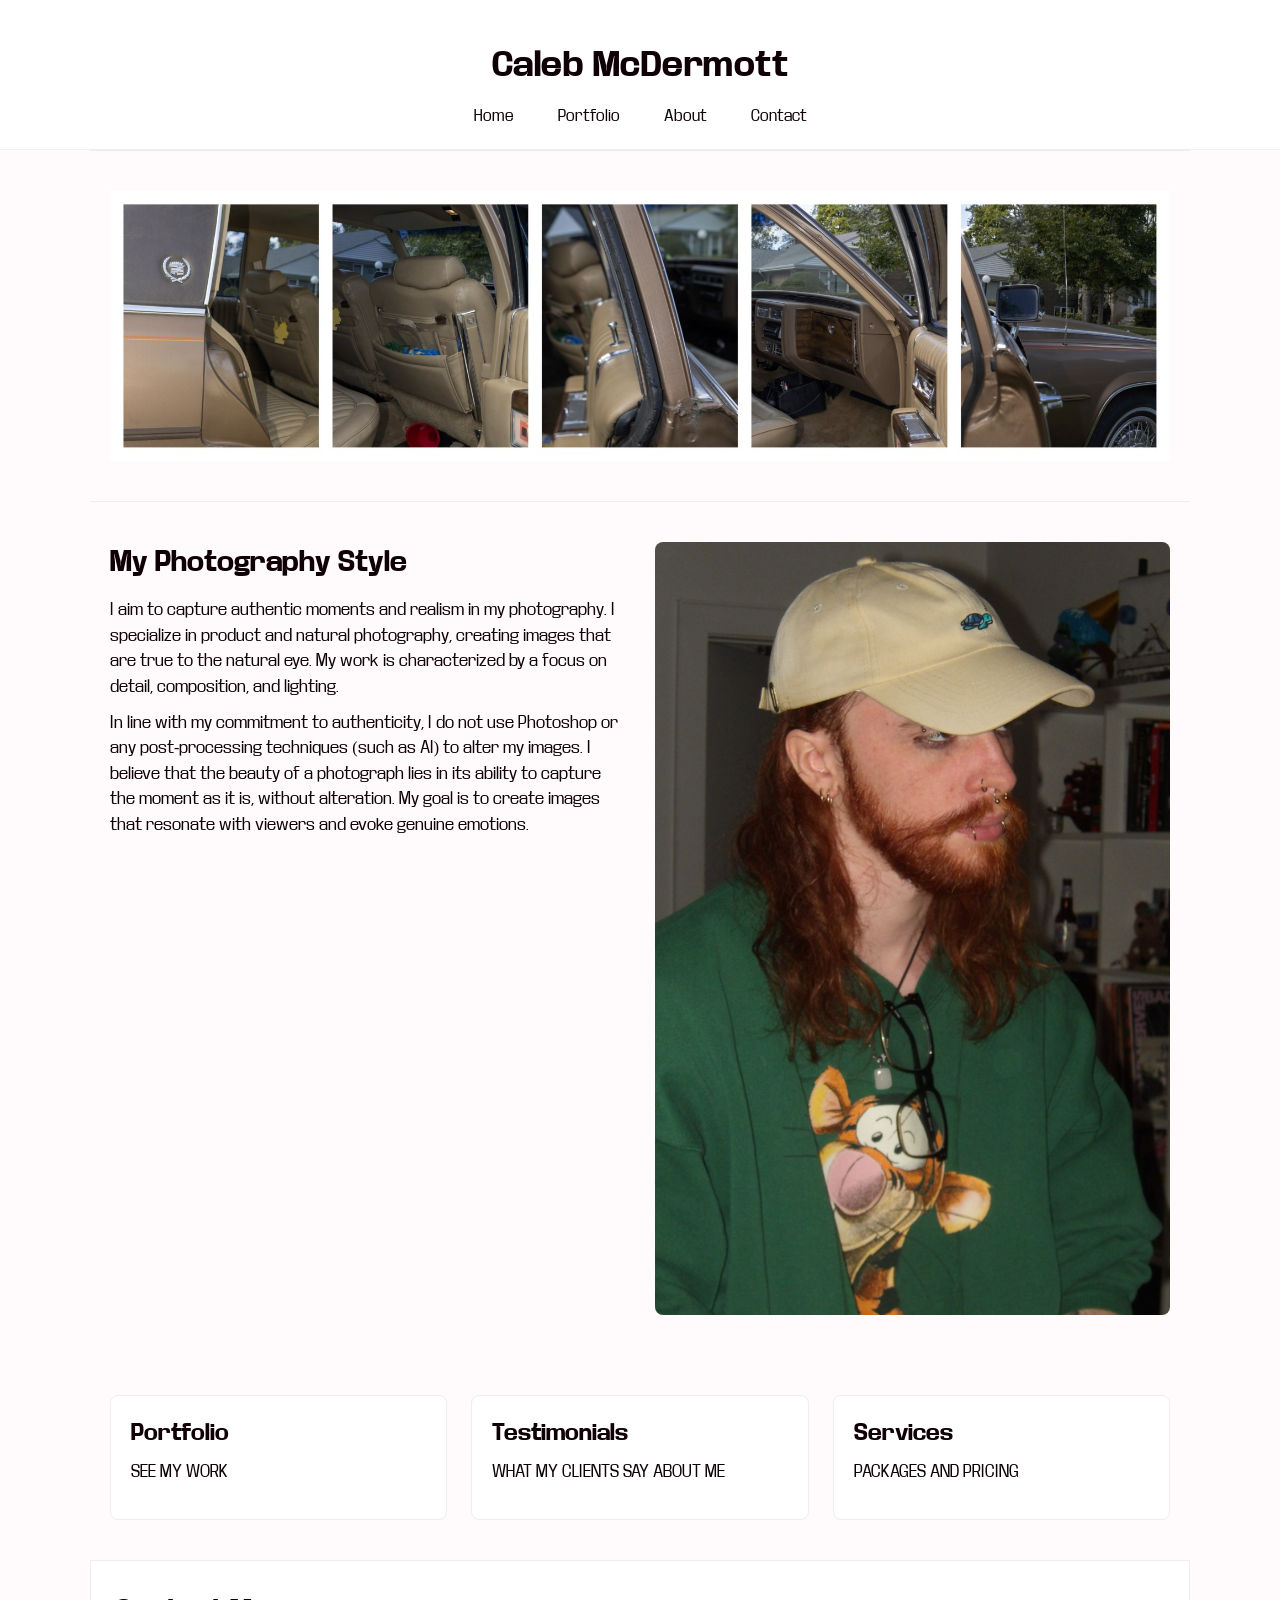
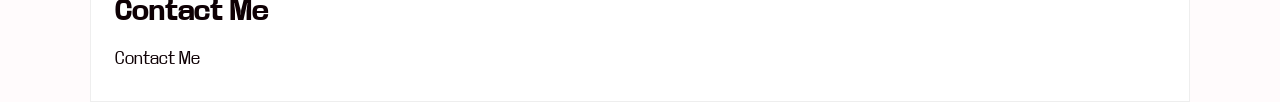
==== index.html @ 7643bc96 "first push" ====
<!DOCTYPE html>
<html lang="en">
<head>
    <meta charset="UTF-8">
    <meta name="viewport" content="width=device-width, initial-scale=1.0">
    <title>Caleb McDermott</title>
    <link rel="stylesheet" href="css/style.css">
    <link rel="stylesheet" href="css/index.css">
    <link rel="stylesheet" href="css/animations/marquee.css">
</head>

<!-- using this as a layout reference:: -->
<!-- https://www.avalaurenphotography.com/ -->


<body>
    <header>
        <h1>Caleb McDermott</h1>
        <nav>
            <ul>
                <li><a href="index.html">Home</a></li>
                <li><a href="portfolio.html">Portfolio</a></li>
                <li><a href="about.html">About</a></li>
                <li><a href="contact.html">Contact</a></li>
            </ul>
        </nav>
    </header>
    
    <main>
        <section id="section-gallery">
            <img src="img/car.png" alt="car interior" class="gallery-image">
        </section>
        <section id="section-about">
            <div>
                <h2>My Photography Style</h2>
                <p>
                    I aim to capture authentic moments and realism in my photography. I specialize in product and natural photography, creating images that are true to the natural eye. My work is characterized by a focus on detail, composition, and lighting.
                </p>
                <p>
                    In line with my commitment to authenticity, I do not use Photoshop or any post-processing techniques (such as AI) to alter my images. I believe that the beauty of a photograph lies in its ability to capture the moment as it is, without alteration. My goal is to create images that resonate with viewers and evoke genuine emotions.
                </p>
            </div>
            <img src="img/caleb.png" alt="Caleb McDermott" class="profile-image">
        </section>
        <section id="section-links">
            <div>
                <h2>Portfolio</h2>
                <p>
                    SEE MY WORK
                </p>
            </div>
            <div>
                <h2>Testimonials</h2>
                <p>
                    WHAT MY CLIENTS SAY ABOUT ME
                </p>
            </div>
            <div>
                <h2>Services</h2>
                <p>
                    PACKAGES AND PRICING
                </p>
            </div>
        </section>
        <section id="section-contact">
            <h2>Contact Me</h2>
            <a href="">Contact Me</a>
        </section>
    </main>
</body>
</html>
---- css/style.css ----
:root{
    --dark-color: #0E0004;
    --light-color: #FFFBFC;
    --secondary-dark-color: #6B0F1A;
    --accent-color: #31081F;

}

@font-face {
    font-family: 'main-font';
    src: url(fonts/BaseNeueTrial-Regular.ttf);
}
@font-face {
    font-family: 'title-font';
    src: url(fonts/BaseNeueTrial-Bold.ttf);
}






* {
  box-sizing: border-box;
  margin: 0;
  padding: 0;
}

body {
  line-height: 1.6;
  color: var(--dark-color);
  font-family: 'main-font';
  background: var(--light-color);
}

h1, h2, h3, h4 {
  font-family: 'title-font';
}

a:hover {
    color: var(--secondary-dark-color);
    text-decoration: underline;
}




/* ===== Header ===== */
header {
  text-align: center;
  padding: 40px 20px 20px;
  background: #fff;
  border-bottom: 1px solid #eee;
}

header h1 {
    margin-bottom: 12px;
    letter-spacing: 0.5px;
}

nav ul {
  list-style: none;
  display: flex;
  justify-content: center;
  gap: 24px;
  flex-wrap: wrap;
}

nav a {
  font-size: 0.95rem;
  padding: 6px 10px;
  border-radius: 4px;
}



/* ===== Sections General ===== */
section {
  padding: 40px 20px;
  max-width: 1100px;
  margin: 0 auto;
}

section h2 {
  font-size: 1.6rem;
  margin-bottom: 14px;
  font-weight: 600;
    
}

section p {
  margin-bottom: 14px;
}
---- css/index.css ----
:root{
    --dark-color: #0E0004;
    --light-color: #FFFBFC;
    --secondary-dark-color: #6B0F1A;
    --accent-color: #31081F;
}

@font-face {
    font-family: 'main-font';
    src: url(fonts/BaseNeueTrial-Regular.ttf);
}
@font-face {
    font-family: 'title-font';
    src: url(fonts/BaseNeueTrial-Bold.ttf);
}

a {
  text-decoration: none;
  color: inherit;
}

img {
  max-width: 100%;
  height: auto;
  display: block;
}


/* ===== Gallery Section ===== */
#section-gallery {
  border-top: 1px solid #eee;
  border-bottom: 1px solid #eee;
  text-align: center;
}

/* Example: simple grid for future images */
#section-gallery .gallery-grid {
  display: grid;
  grid-template-columns: repeat(auto-fill, minmax(220px, 1fr));
  gap: 16px;
  margin-top: 20px;
}

#section-gallery .gallery-grid img {
  width: 100%;
  border-radius: 6px;
  background: #eee;
}

/* ===== About Section ===== */
#section-about {
  display: grid;
  grid-template-columns: 1fr 1fr;
  gap: 30px;
  align-items: start;
}

.profile-image {
  width: 100%;
  border-radius: 8px;
  background: #ddd; /* placeholder color until image is added */
}

#section-about p {
  margin-bottom: 10px;
}

/* ===== Links Section (Portfolio / Testimonials / Services) ===== */
#section-links {
  display: grid;
  grid-template-columns: repeat(auto-fit, minmax(260px, 1fr));
  gap: 24px;
}

#section-links > div {
  background: #fff;
  padding: 20px;
  border-radius: 8px;
  border: 1px solid #eee;
}

#section-links h2 {
  font-size: 1.3rem;
  margin-bottom: 10px;
}

/* ===== Contact Section ===== */
#section-contact {
  background: #fff;
  padding: 30px 24px;
  border: 1px solid #eee;
}

/* ===== Responsive Adjustments ===== */
@media (max-width: 768px) {
  header h1 {
    font-size: 1.8rem;
  }

  nav ul {
    gap: 12px;
  }

  #section-about {
    grid-template-columns: 1fr;
  }

  section {
    padding: 30px 16px;
  }
}
---- css/animations/marquee.css ----
.marquee {
	display: flex;
	margin: 2rem 0;
	&__inner {
		margin: 0 auto;
		will-change: transform;
		animation-name: marquee;
		animation-duration: 4s;
		animation-timing-function: linear;
		animation-iteration-count: infinite;
		animation-direction: normal;
		@media (min-width: 500px) {
			animation-duration: 6s;
		}
		@media (min-width: 850px) {
			animation-duration: 9s;
		}
		@media (min-width: 1200px) {
			animation-duration: 11s;
		}

		[data-reverse] & {
			animation-direction: reverse;
		}

		[data-alternate] & {
			animation-name: marquee--alternate;
			animation-direction: alternate;
			animation-duration: 2.5s;
			@media (min-width: 500px) {
				animation-duration: 4s;
			}
			@media (min-width: 850px) {
				animation-duration: 7s;
			}
			@media (min-width: 1200px) {
				animation-duration: 9s;
			}
		}
	}
}

@keyframes marquee {
	from {
		transform: translateX(calc(50vw + 50%));
	}
	to {
		transform: translateX(calc(-50vw + -50%));
	}
}

@keyframes marquee--alternate {
	from {
		transform: translateX(calc(50vw + -50%));
	}
	to {
		transform: translateX(calc(-50vw + 50%));
	}
}
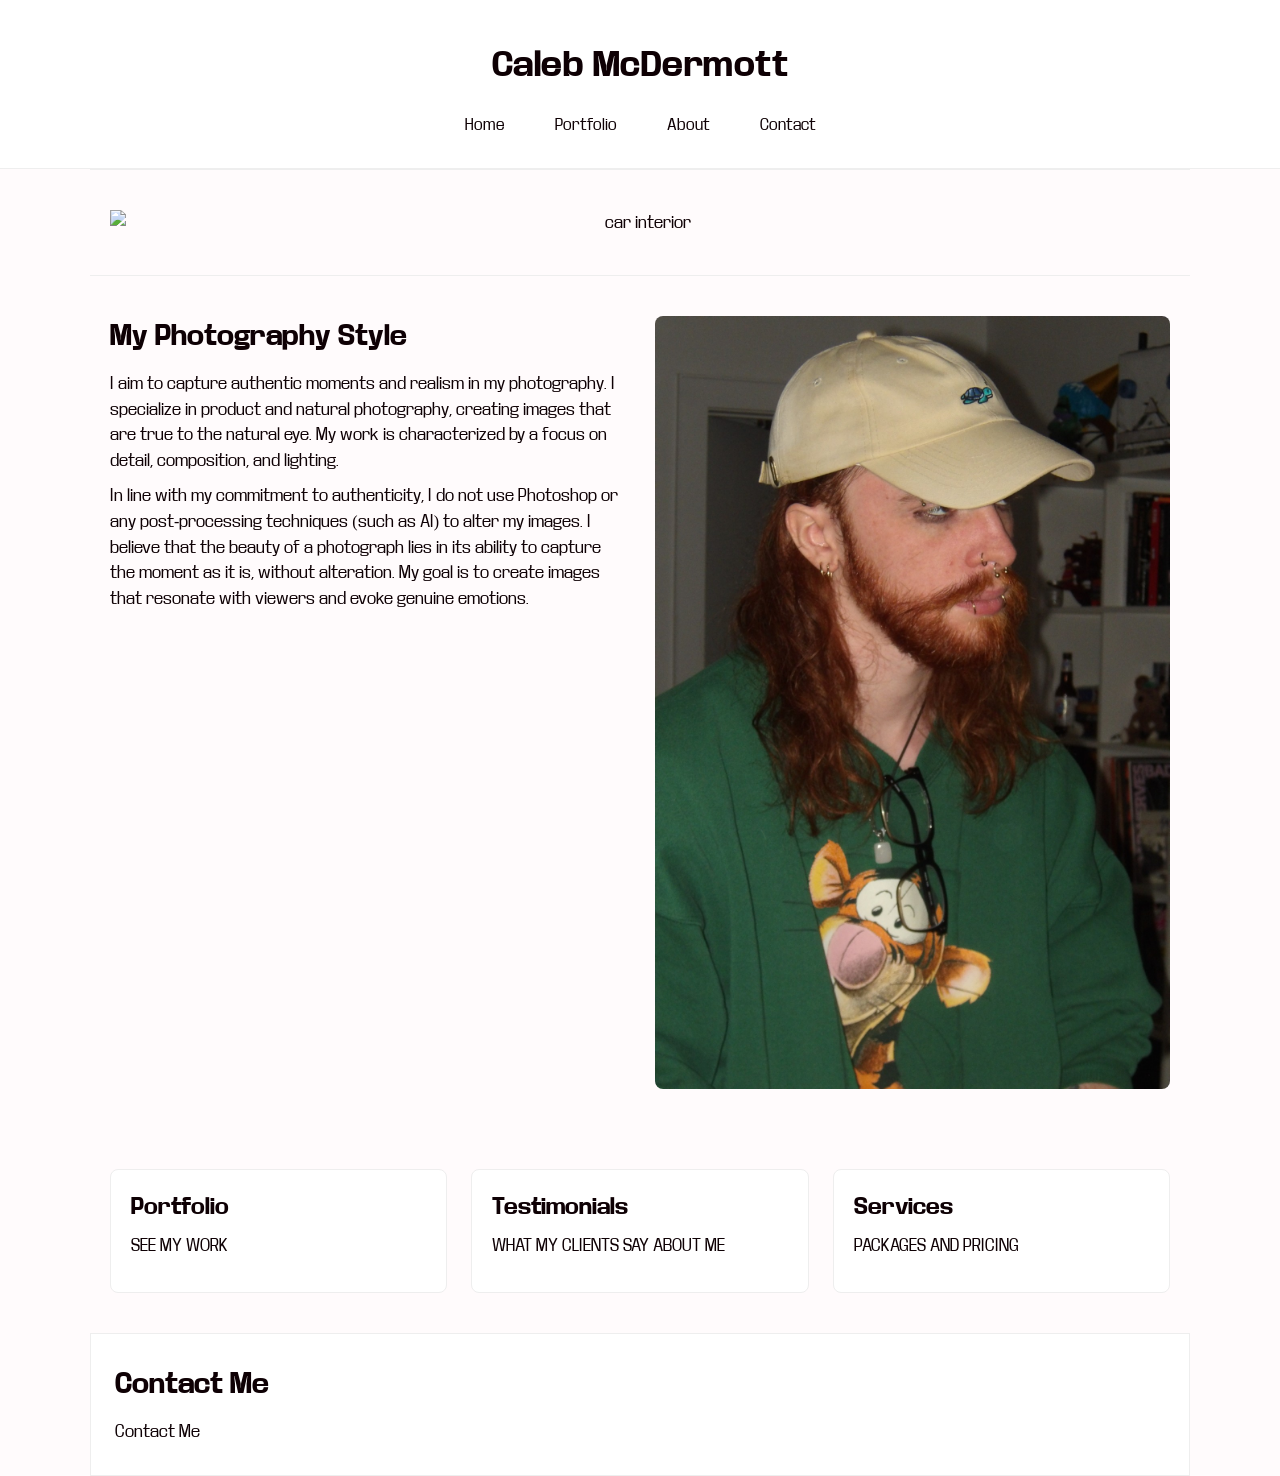
==== commit 90c428f6: "images and beginner masonry grid" ====
--- a/index.html
+++ b/index.html
@@ -19,7 +19,7 @@
         <nav>
             <ul>
                 <li><a href="index.html">Home</a></li>
-                <li><a href="portfolio.html">Portfolio</a></li>
+                <li><a href="portfolio.html">Portfolio</a></li>           
                 <li><a href="about.html">About</a></li>
                 <li><a href="contact.html">Contact</a></li>
             </ul>
--- a/css/style.css
+++ b/css/style.css
@@ -74,6 +74,78 @@
 
 
 
+
+
+
+/* Navigation base styles */
+nav ul {
+    list-style: none;
+    margin: 0;
+    padding: 0;
+    display: flex;
+    gap: 20px;
+}
+
+nav ul li {
+    position: relative; /* Important for dropdown positioning */
+}
+
+nav ul li a {
+    text-decoration: none;
+    color: inherit;
+    padding: 10px 15px;
+    display: block;
+}
+
+/* Dropdown menu - hidden by default */
+nav ul li.dropdown ul {
+    display: none;
+    position: absolute;
+    top: 100%;
+    left: 0;
+    background-color: white;
+    box-shadow: 0 2px 8px rgba(0, 0, 0, 0.1);
+    min-width: 200px;
+    flex-direction: column;
+    gap: 0;
+    z-index: 1000;
+}
+
+/* Dropdown links */
+nav ul li.dropdown ul li {
+    width: 100%;
+}
+
+nav ul li.dropdown ul li a {
+    padding: 12px 15px;
+    border-bottom: 1px solid #f0f0f0;
+}
+
+nav ul li.dropdown ul li:last-child a {
+    border-bottom: none;
+}
+
+nav ul li.dropdown ul {
+    display: block;
+    opacity: 0;
+    visibility: hidden;
+    transform: translateY(-10px);
+    transition: opacity 0.2s, transform 0.2s;
+}
+
+nav ul li.dropdown:hover ul {
+    opacity: 1;
+    visibility: visible;
+    transform: translateY(0);
+}
+
+
+
+
+
+
+
+
 /* ===== Sections General ===== */
 section {
   padding: 40px 20px;
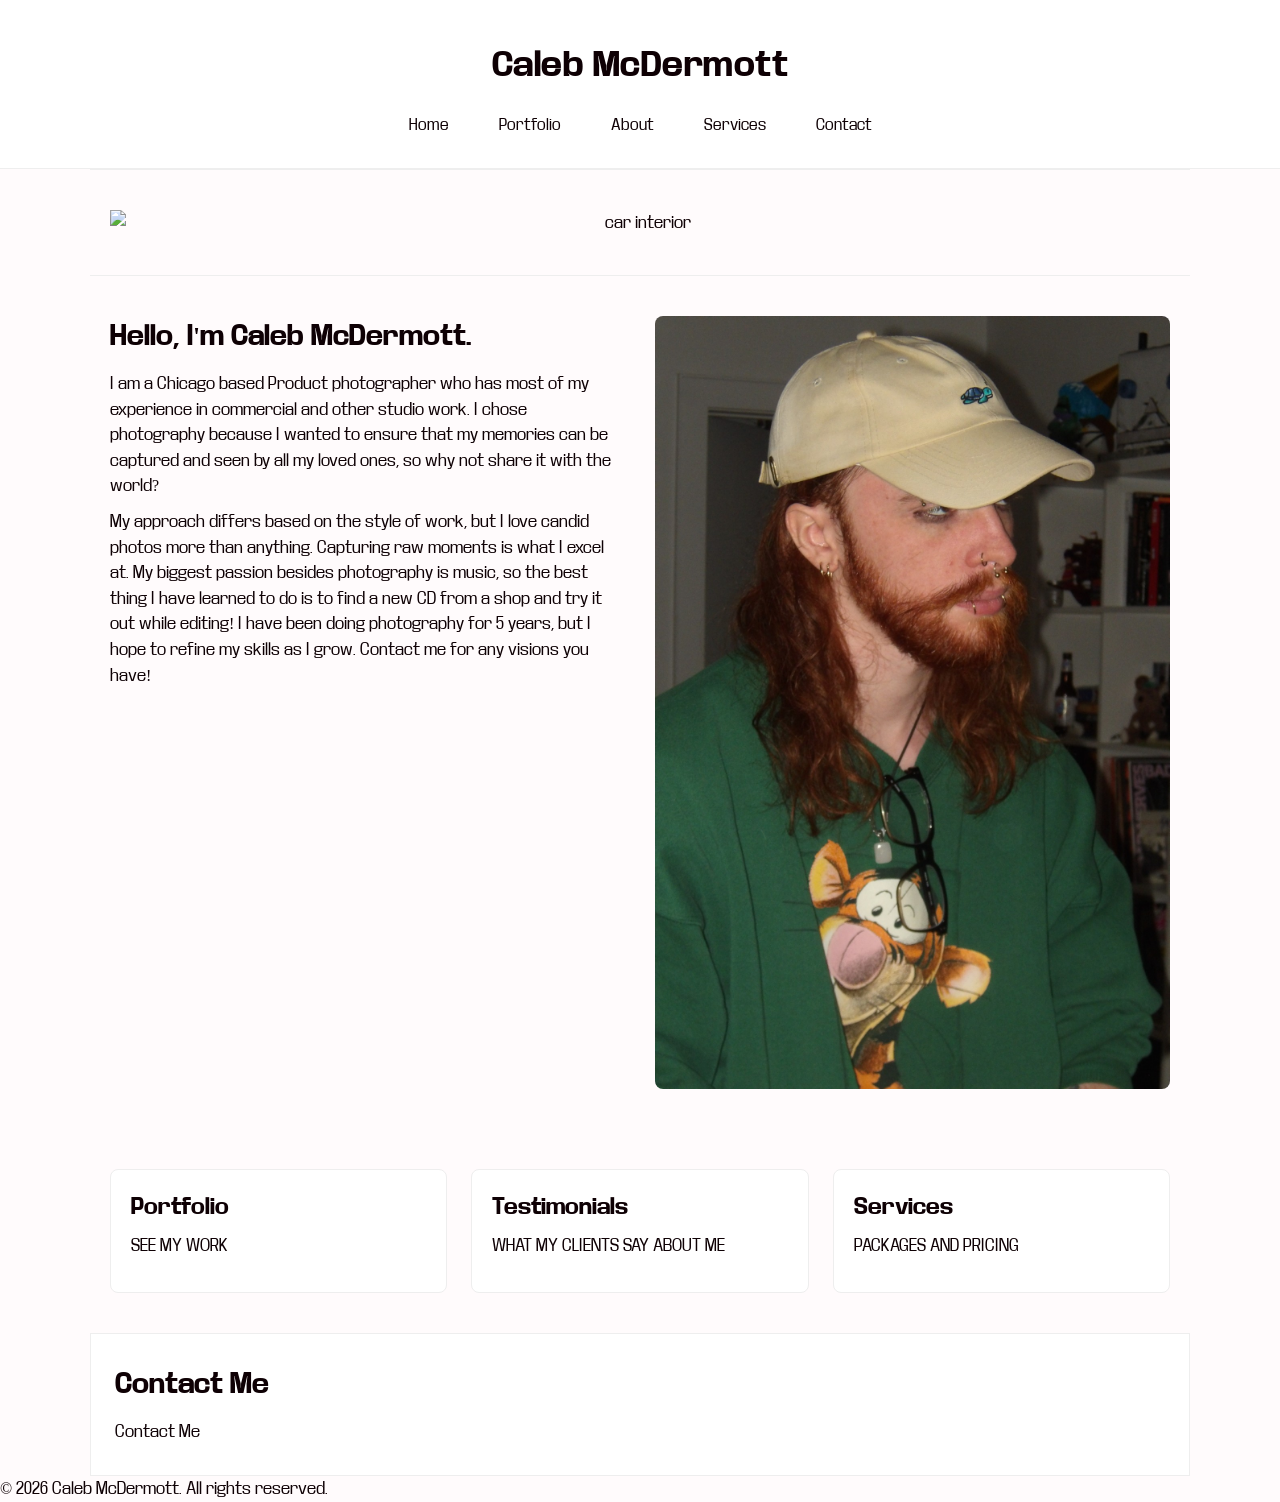
==== commit 17ebde8b: "paragraph editing, services + contact page" ====
--- a/index.html
+++ b/index.html
@@ -21,6 +21,7 @@
                 <li><a href="index.html">Home</a></li>
                 <li><a href="portfolio.html">Portfolio</a></li>           
                 <li><a href="about.html">About</a></li>
+                <li><a href="services.html">Services</a></li>
                 <li><a href="contact.html">Contact</a></li>
             </ul>
         </nav>
@@ -32,12 +33,11 @@
         </section>
         <section id="section-about">
             <div>
-                <h2>My Photography Style</h2>
+                <h2>Hello, I'm Caleb McDermott.</h2>
                 <p>
-                    I aim to capture authentic moments and realism in my photography. I specialize in product and natural photography, creating images that are true to the natural eye. My work is characterized by a focus on detail, composition, and lighting.
-                </p>
+                    I am a Chicago based Product photographer who has most of my experience in commercial and other studio work. I chose photography because I wanted to ensure that my memories can be captured and seen by all my loved ones, so why not share it with the world?                </p>
                 <p>
-                    In line with my commitment to authenticity, I do not use Photoshop or any post-processing techniques (such as AI) to alter my images. I believe that the beauty of a photograph lies in its ability to capture the moment as it is, without alteration. My goal is to create images that resonate with viewers and evoke genuine emotions.
+                    My approach differs based on the style of work, but I love candid photos more than anything. Capturing raw moments is what I excel at. My biggest passion besides photography is music, so the best thing I have learned to do is to find a new CD from a shop and try it out while editing! I have been doing photography for 5 years, but I hope to refine my skills as I grow. Contact me for any visions you have! 
                 </p>
             </div>
             <img src="img/caleb.png" alt="Caleb McDermott" class="profile-image">
@@ -67,5 +67,8 @@
             <a href="">Contact Me</a>
         </section>
     </main>
+    <footer>
+        <p>&copy; 2026 Caleb McDermott. All rights reserved.</p>
+    </footer>
 </body>
 </html>
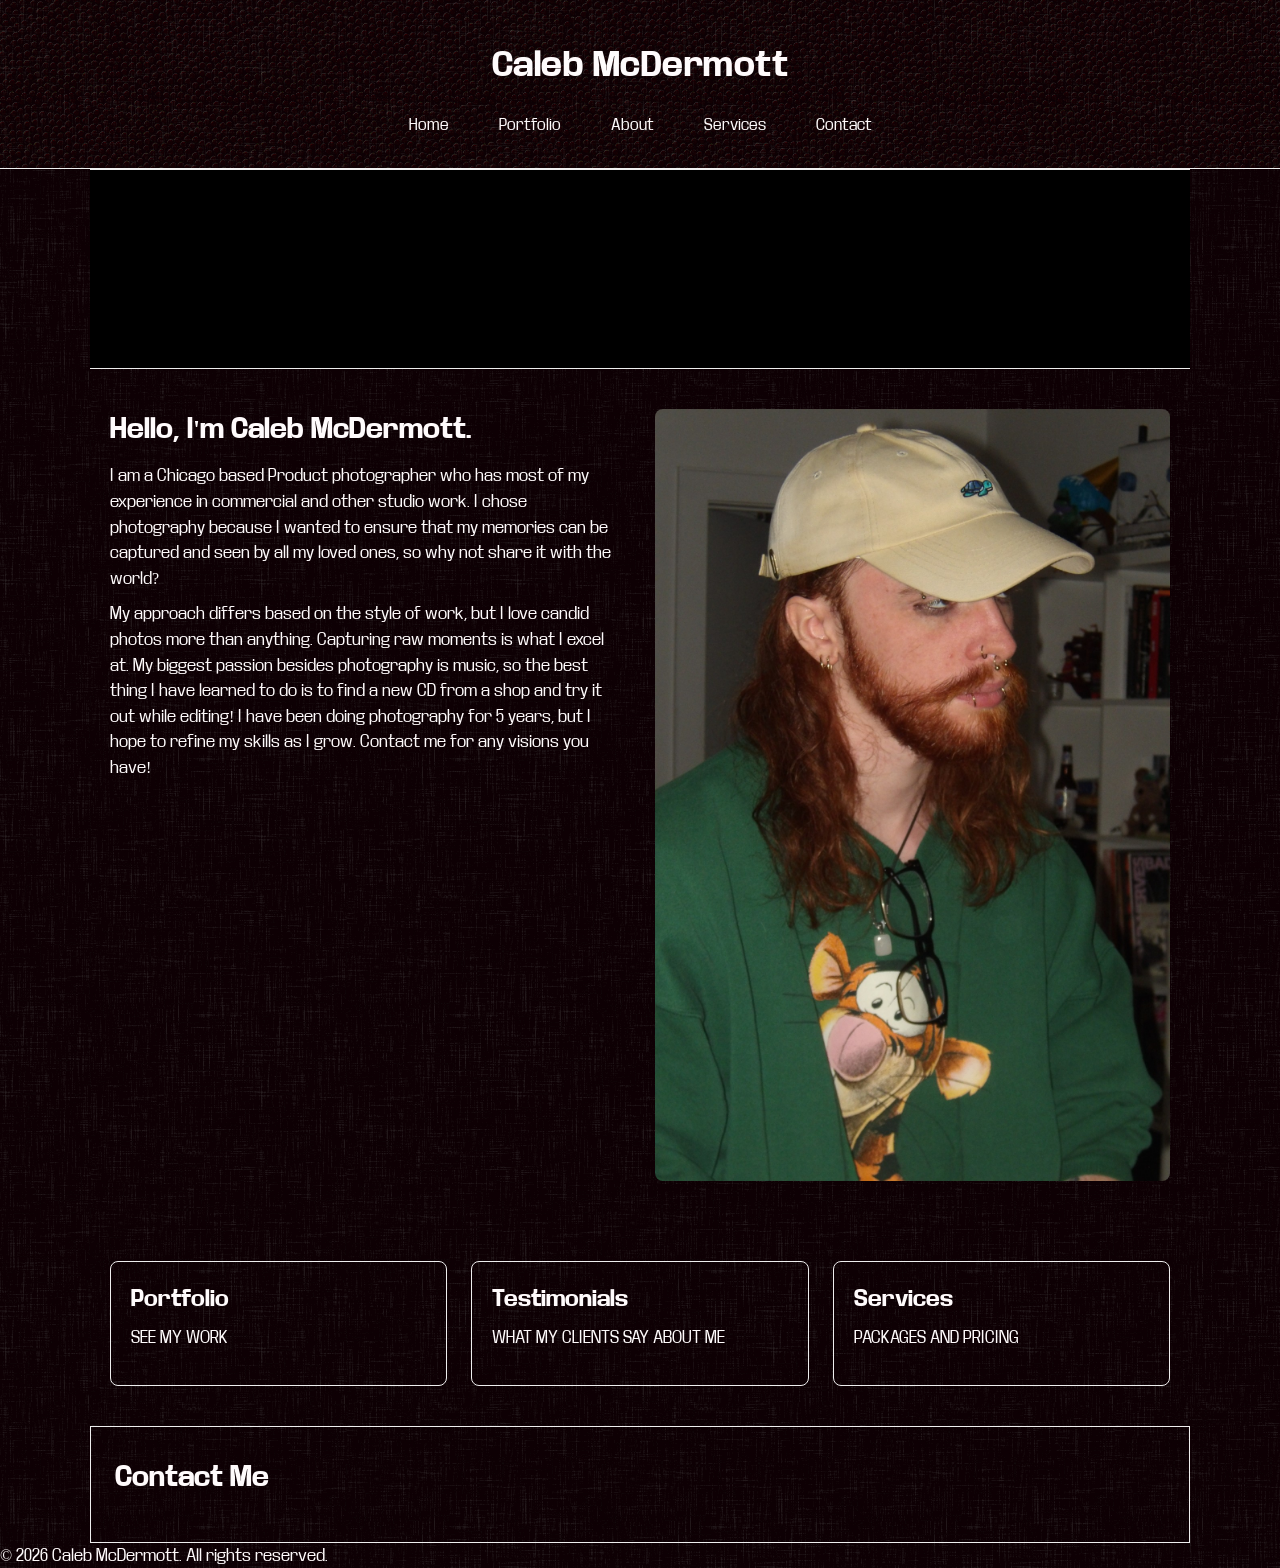
==== commit 00aef25b: "Dark mode theme" ====
--- a/index.html
+++ b/index.html
@@ -6,7 +6,7 @@
     <title>Caleb McDermott</title>
     <link rel="stylesheet" href="css/style.css">
     <link rel="stylesheet" href="css/index.css">
-    <link rel="stylesheet" href="css/animations/marquee.css">
+    <link rel="stylesheet" href="css/animations/shutter.css">
 </head>
 
 <!-- using this as a layout reference:: -->
@@ -29,7 +29,18 @@
     
     <main>
         <section id="section-gallery">
-            <img src="img/car.png" alt="car interior" class="gallery-image">
+            <img src="img/Experimental/bluury/blurry 1.jpeg" class="frame f1" alt="">
+            <img src="img/Experimental/bluury/blurry 2.jpeg" class="frame f2" alt="">
+            <img src="img/Experimental/bluury/blurry 3.jpeg" class="frame f3" alt="">
+            <img src="img/Experimental/bluury/blurry 4.jpeg" class="frame f4" alt="">
+            <img src="img/Experimental/bluury/blurry 5.jpeg" class="frame f5" alt="">
+            <img src="img/Experimental/bluury/blurry 6.jpeg" class="frame f6" alt="">
+            <img src="img/Experimental/bluury/blurry 7.jpeg" class="frame f7" alt="">
+            <img src="img/Experimental/bluury/blurry 8.jpeg" class="frame f8" alt="">
+            <img src="img/Experimental/bluury/blurry 9.1.jpeg" class="frame f9" alt="">
+            <img src="img/Experimental/bluury/blurry 9.2.jpeg" class="frame f10" alt="">
+            <img src="img/Experimental/bluury/blurry 9.3.jpeg" class="frame f11" alt="">
+            <img src="img/Experimental/bluury/blurry 9.4.jpeg" class="frame f12" alt="">
         </section>
         <section id="section-about">
             <div>
@@ -44,27 +55,34 @@
         </section>
         <section id="section-links">
             <div>
-                <h2>Portfolio</h2>
-                <p>
-                    SEE MY WORK
-                </p>
+                <a href="portfolio.html">
+                    <h2>Portfolio</h2>
+                    <p>
+                        SEE MY WORK
+                    </p>
+                </a>
             </div>
             <div>
-                <h2>Testimonials</h2>
-                <p>
-                    WHAT MY CLIENTS SAY ABOUT ME
-                </p>
+                <a href="testimonials.html">
+                    <h2>Testimonials</h2>
+                    <p>
+                        WHAT MY CLIENTS SAY ABOUT ME
+                    </p>
+                </a>
             </div>
             <div>
-                <h2>Services</h2>
-                <p>
-                    PACKAGES AND PRICING
-                </p>
+                <a href="services.html">
+                    <h2>Services</h2>
+                    <p>
+                        PACKAGES AND PRICING
+                    </p>
+                </a>
             </div>
         </section>
         <section id="section-contact">
-            <h2>Contact Me</h2>
-            <a href="">Contact Me</a>
+            <a href="contact.html">
+                <h2>Contact Me</h2>
+            </a>
         </section>
     </main>
     <footer>
--- a/css/style.css
+++ b/css/style.css
@@ -28,9 +28,10 @@
 
 body {
   line-height: 1.6;
-  color: var(--dark-color);
+  color: var(--light-color);
   font-family: 'main-font';
-  background: var(--light-color);
+  background: var(--dark-color);
+  background-image: url(../img/textures/low-contrast-linen.png);
 }
 
 h1, h2, h3, h4 {
@@ -49,14 +50,18 @@
 header {
   text-align: center;
   padding: 40px 20px 20px;
-  background: #fff;
-  border-bottom: 1px solid #eee;
+  background-image: url(../img/textures/basketball.png);
+  border-bottom: 1px solid #f0f0f0;
 }
 
 header h1 {
     margin-bottom: 12px;
     letter-spacing: 0.5px;
 }
+
+
+
+
 
 nav ul {
   list-style: none;
@@ -97,50 +102,6 @@
     display: block;
 }
 
-/* Dropdown menu - hidden by default */
-nav ul li.dropdown ul {
-    display: none;
-    position: absolute;
-    top: 100%;
-    left: 0;
-    background-color: white;
-    box-shadow: 0 2px 8px rgba(0, 0, 0, 0.1);
-    min-width: 200px;
-    flex-direction: column;
-    gap: 0;
-    z-index: 1000;
-}
-
-/* Dropdown links */
-nav ul li.dropdown ul li {
-    width: 100%;
-}
-
-nav ul li.dropdown ul li a {
-    padding: 12px 15px;
-    border-bottom: 1px solid #f0f0f0;
-}
-
-nav ul li.dropdown ul li:last-child a {
-    border-bottom: none;
-}
-
-nav ul li.dropdown ul {
-    display: block;
-    opacity: 0;
-    visibility: hidden;
-    transform: translateY(-10px);
-    transition: opacity 0.2s, transform 0.2s;
-}
-
-nav ul li.dropdown:hover ul {
-    opacity: 1;
-    visibility: visible;
-    transform: translateY(0);
-}
-
-
-
 
 
 
@@ -163,3 +124,8 @@
 section p {
   margin-bottom: 14px;
 }
+
+
+button {
+  font-family: 'main-font';
+}
--- a/css/index.css
+++ b/css/index.css
@@ -41,10 +41,11 @@
   margin-top: 20px;
 }
 
-#section-gallery .gallery-grid img {
+#section-gallery img {
   width: 100%;
+  max-height: 400px;
+  object-fit: cover;
   border-radius: 6px;
-  background: #eee;
 }
 
 /* ===== About Section ===== */
@@ -58,7 +59,6 @@
 .profile-image {
   width: 100%;
   border-radius: 8px;
-  background: #ddd; /* placeholder color until image is added */
 }
 
 #section-about p {
@@ -72,11 +72,17 @@
   gap: 24px;
 }
 
-#section-links > div {
-  background: #fff;
+#section-links div {
   padding: 20px;
   border-radius: 8px;
   border: 1px solid #eee;
+}
+
+#section-links div:hover {
+  background-color: var(--dark-color);
+}
+#section-links div a:hover {
+    text-decoration: none;
 }
 
 #section-links h2 {
@@ -86,7 +92,6 @@
 
 /* ===== Contact Section ===== */
 #section-contact {
-  background: #fff;
   padding: 30px 24px;
   border: 1px solid #eee;
 }
--- a/css/animations/shutter.css
+++ b/css/animations/shutter.css
@@ -0,0 +1,40 @@
+#section-gallery {
+  position: relative;
+  width: 100%;
+  height: 200px;
+  overflow: hidden;
+  background: #000;
+}
+
+#section-gallery .frame {
+  position: absolute;
+  inset: 0;
+  width: 100%;
+  height: 100%;
+  object-fit: cover;
+  opacity: 0;
+  animation: shutterFade 3.6s infinite;
+  will-change: opacity, transform, filter;
+}
+
+#section-gallery .f1  { animation-delay: 0s; }
+#section-gallery .f2  { animation-delay: 0.3s; }
+#section-gallery .f3  { animation-delay: 0.6s; }
+#section-gallery .f4  { animation-delay: 0.9s; }
+#section-gallery .f5  { animation-delay: 1.2s; }
+#section-gallery .f6  { animation-delay: 1.5s; }
+#section-gallery .f7  { animation-delay: 1.8s; }
+#section-gallery .f8  { animation-delay: 2.1s; }
+#section-gallery .f9  { animation-delay: 2.4s; }
+#section-gallery .f10 { animation-delay: 2.7s; }
+#section-gallery .f11 { animation-delay: 3.0s; }
+#section-gallery .f12 { animation-delay: 3.3s; }
+
+@keyframes shutterFade {
+  0%   { opacity: 0; transform: scale(1.01); filter: brightness(0.9) contrast(1.05); }
+  4%   { opacity: 1; }
+  16%  { opacity: 1; }
+  22%  { opacity: 0.25; filter: brightness(1.1) contrast(1.15); }
+  30%  { opacity: 0; transform: scale(1.02); }
+  100% { opacity: 0; }
+}
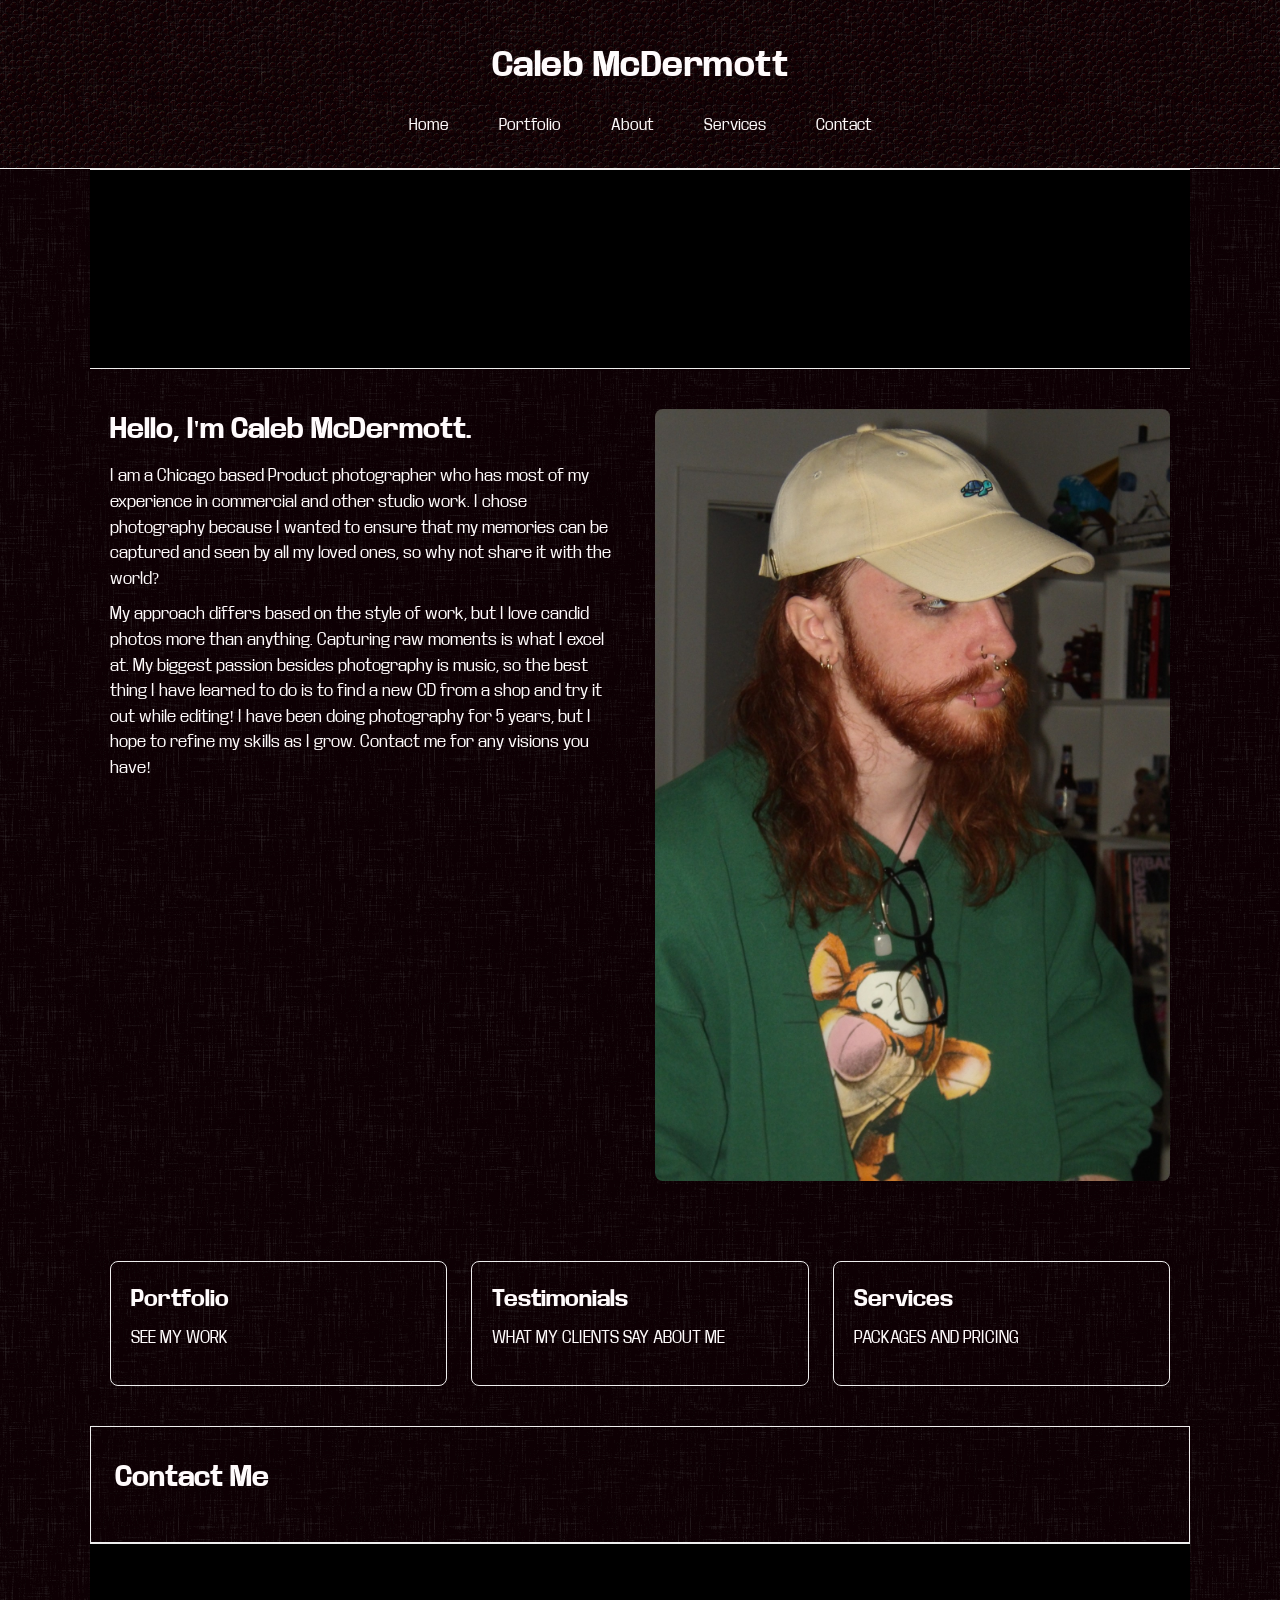
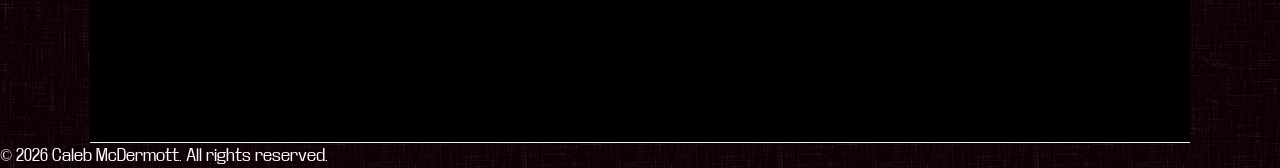
==== commit 541ca20a: "camera shutter animation" ====
--- a/index.html
+++ b/index.html
@@ -84,6 +84,21 @@
                 <h2>Contact Me</h2>
             </a>
         </section>
+        
+        <section id="section-gallery">
+            <img src="img/Experimental/bluury/blurry 1.jpeg" class="frame f1" alt="">
+            <img src="img/Experimental/bluury/blurry 2.jpeg" class="frame f2" alt="">
+            <img src="img/Experimental/bluury/blurry 3.jpeg" class="frame f3" alt="">
+            <img src="img/Experimental/bluury/blurry 4.jpeg" class="frame f4" alt="">
+            <img src="img/Experimental/bluury/blurry 5.jpeg" class="frame f5" alt="">
+            <img src="img/Experimental/bluury/blurry 6.jpeg" class="frame f6" alt="">
+            <img src="img/Experimental/bluury/blurry 7.jpeg" class="frame f7" alt="">
+            <img src="img/Experimental/bluury/blurry 8.jpeg" class="frame f8" alt="">
+            <img src="img/Experimental/bluury/blurry 9.1.jpeg" class="frame f9" alt="">
+            <img src="img/Experimental/bluury/blurry 9.2.jpeg" class="frame f10" alt="">
+            <img src="img/Experimental/bluury/blurry 9.3.jpeg" class="frame f11" alt="">
+            <img src="img/Experimental/bluury/blurry 9.4.jpeg" class="frame f12" alt="">
+        </section>
     </main>
     <footer>
         <p>&copy; 2026 Caleb McDermott. All rights reserved.</p>
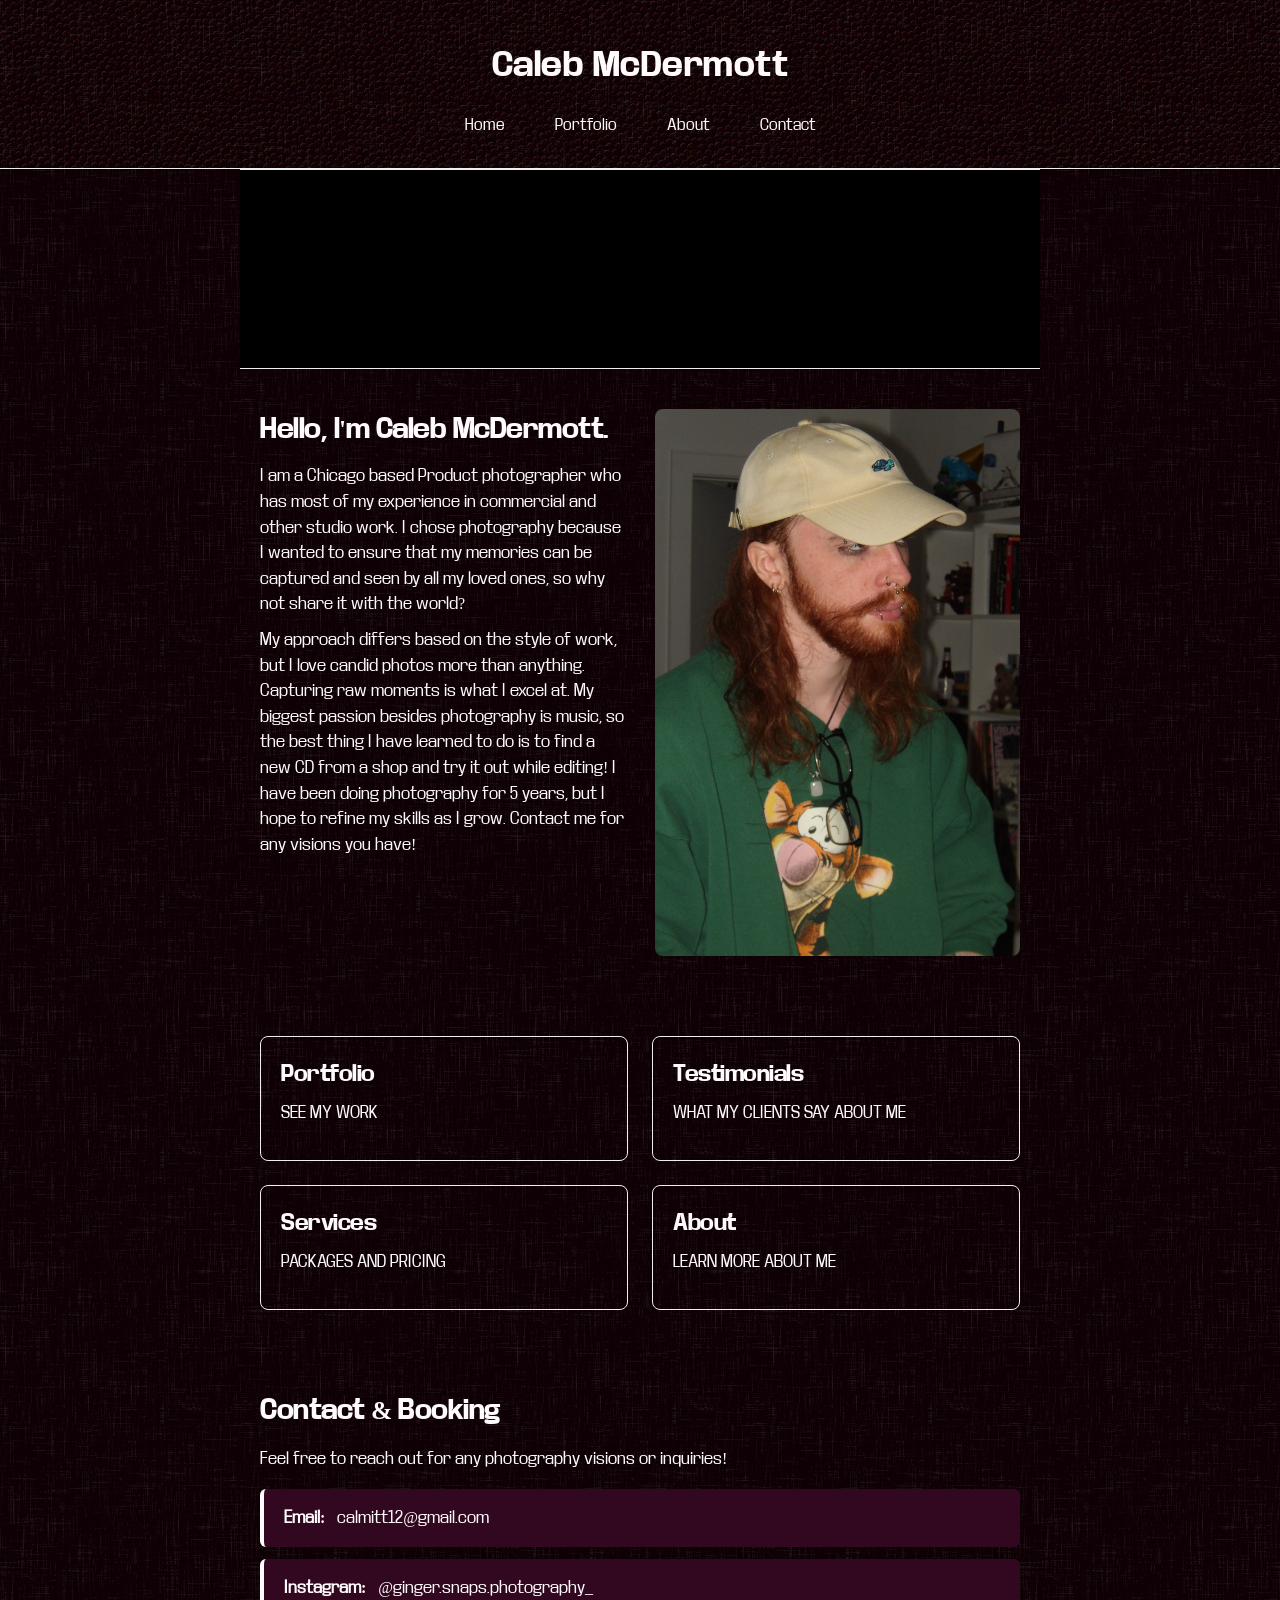
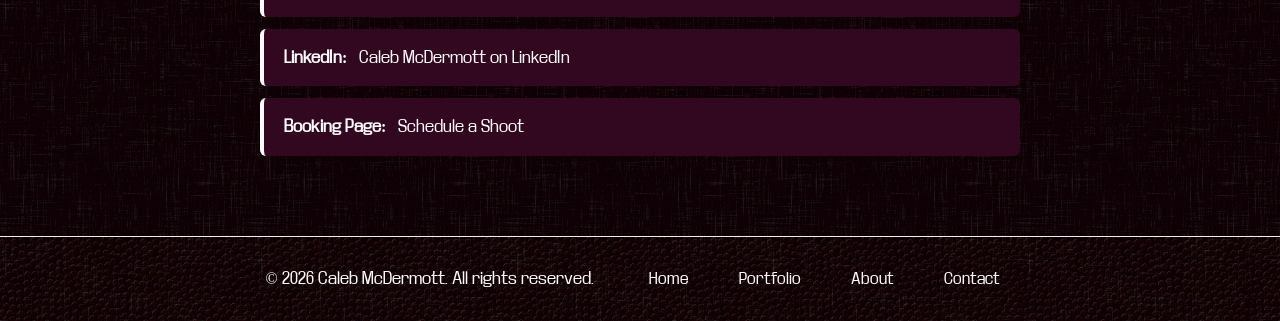
==== commit 5bce6573: "Reducing" ====
--- a/index.html
+++ b/index.html
@@ -4,6 +4,7 @@
     <meta charset="UTF-8">
     <meta name="viewport" content="width=device-width, initial-scale=1.0">
     <title>Caleb McDermott</title>
+    <link rel="stylesheet" href="css/pages/contact.css">
     <link rel="stylesheet" href="css/style.css">
     <link rel="stylesheet" href="css/index.css">
     <link rel="stylesheet" href="css/animations/shutter.css">
@@ -21,8 +22,7 @@
                 <li><a href="index.html">Home</a></li>
                 <li><a href="portfolio.html">Portfolio</a></li>           
                 <li><a href="about.html">About</a></li>
-                <li><a href="services.html">Services</a></li>
-                <li><a href="contact.html">Contact</a></li>
+                <li><a href="about.html#Contact">Contact</a></li>
             </ul>
         </nav>
     </header>
@@ -63,7 +63,7 @@
                 </a>
             </div>
             <div>
-                <a href="testimonials.html">
+                <a href="about.html#Testimonials">
                     <h2>Testimonials</h2>
                     <p>
                         WHAT MY CLIENTS SAY ABOUT ME
@@ -71,37 +71,63 @@
                 </a>
             </div>
             <div>
-                <a href="services.html">
+                <a href="about.html#Services">
                     <h2>Services</h2>
                     <p>
                         PACKAGES AND PRICING
                     </p>
                 </a>
             </div>
+            <div>
+                <a href="about.html">
+                    <h2>About</h2>
+                    <p>
+                        LEARN MORE ABOUT ME
+                    </p>
+                </a>
+            </div>
         </section>
-        <section id="section-contact">
-            <a href="contact.html">
-                <h2>Contact Me</h2>
-            </a>
+        <section class="contact">
+          <h2>Contact & Booking</h2>
+          <p>Feel free to reach out for any photography visions or inquiries!</p>
+
+          <ul class="contact-links">
+            <li>
+              <strong>Email:</strong>
+              <a href="mailto:calmitt12@gmail.com">calmitt12@gmail.com</a>
+            </li>
+            <li>
+              <strong>Instagram:</strong>
+              <a href="https://www.instagram.com/ginger.snaps.photography_?igsh=MWttMmo0dTFhcDRxbA%3D%3D&utm_source=qr" target="_blank">
+                @ginger.snaps.photography_
+              </a>
+            </li>
+            <li>
+              <strong>LinkedIn:</strong>
+              <a href="https://www.linkedin.com/in/caleb-mcdermott-523a6a331" target="_blank">
+                Caleb McDermott on LinkedIn
+              </a>
+            </li>
+            <li>
+              <strong>Booking Page:</strong>
+              <a href="https://cal.com/caleb-mcd-yxlpws" target="_blank">
+                Schedule a Shoot
+              </a>
+            </li>
+          </ul>
         </section>
-        
-        <section id="section-gallery">
-            <img src="img/Experimental/bluury/blurry 1.jpeg" class="frame f1" alt="">
-            <img src="img/Experimental/bluury/blurry 2.jpeg" class="frame f2" alt="">
-            <img src="img/Experimental/bluury/blurry 3.jpeg" class="frame f3" alt="">
-            <img src="img/Experimental/bluury/blurry 4.jpeg" class="frame f4" alt="">
-            <img src="img/Experimental/bluury/blurry 5.jpeg" class="frame f5" alt="">
-            <img src="img/Experimental/bluury/blurry 6.jpeg" class="frame f6" alt="">
-            <img src="img/Experimental/bluury/blurry 7.jpeg" class="frame f7" alt="">
-            <img src="img/Experimental/bluury/blurry 8.jpeg" class="frame f8" alt="">
-            <img src="img/Experimental/bluury/blurry 9.1.jpeg" class="frame f9" alt="">
-            <img src="img/Experimental/bluury/blurry 9.2.jpeg" class="frame f10" alt="">
-            <img src="img/Experimental/bluury/blurry 9.3.jpeg" class="frame f11" alt="">
-            <img src="img/Experimental/bluury/blurry 9.4.jpeg" class="frame f12" alt="">
-        </section>
+
     </main>
     <footer>
         <p>&copy; 2026 Caleb McDermott. All rights reserved.</p>
+        <nav id="footer-nav">
+            <ul>
+                <li><a href="index.html">Home</a></li>
+                <li><a href="portfolio.html">Portfolio</a></li>           
+                <li><a href="about.html">About</a></li>
+                <li><a href="about.html#Contact">Contact</a></li>
+            </ul>
+        </nav>
     </footer>
 </body>
 </html>
--- a/css/pages/contact.css
+++ b/css/pages/contact.css
@@ -0,0 +1,90 @@
+:root {
+  --dark-color: #0E0004;
+  --light-color: #FFFBFC;
+  --secondary-dark-color: #6B0F1A;
+  --accent-color: #31081F;
+}
+
+main {
+  max-width: 800px;
+  margin: 0 auto;
+}
+
+main h2 {
+  font-size: 2.2rem;
+  margin-bottom: 20px;
+  font-weight: 600;
+  letter-spacing: -0.5px;
+}
+
+main section > p {
+  font-size: 1rem;
+  line-height: 1.8;
+  margin-bottom: 16px;
+}
+
+main section > p a {
+  color: var(--secondary-dark-color);
+  text-decoration: none;
+  font-weight: 500;
+  transition: color 0.3s ease;
+}
+
+main section > p a:hover {
+  color: var(--light-color);
+}
+
+.contact-links {
+  list-style: none;
+  padding: 0;
+  margin: 0;
+  display: grid;
+  gap: 12px;
+}
+
+.contact-links li {
+  padding: 16px 20px;
+  border-radius: 6px;
+  background-color: var(--accent-color);
+  font-size: 1rem;
+  line-height: 1.6;
+  transition: all 0.3s ease;
+  border-left: 4px solid var(--light-color);
+}
+
+.contact-links li:hover {
+  background-color: var(--light-color);
+  color: var(--dark-color);
+  transform: translateX(4px);
+  border-left: 4px solid var(--accent-color);
+
+}
+
+.contact-links strong {
+  font-weight: 600;
+  margin-right: 8px;
+}
+
+.contact-links a {
+  color: inherit;
+  text-decoration: none;
+  font-weight: 500;
+  word-break: break-word;
+  transition: color 0.3s ease;
+}
+
+.contact-links a:hover {
+  color: var(--secondary-dark-color);
+  text-decoration: underline;
+}
+
+@media (max-width: 600px) {
+  main h2 {
+    font-size: 1.8rem;
+  }
+
+  .contact-links li {
+    padding: 14px 16px;
+    font-size: 0.95rem;
+  }
+}
--- a/css/style.css
+++ b/css/style.css
@@ -128,4 +128,45 @@
 
 button {
   font-family: 'main-font';
+}
+
+/* ===== Footer ===== */
+footer {
+  background-image: url(../img/textures/basketball.png);
+  padding: 20px 24px;
+  text-align: center;
+  border-top: 1px solid #eee;
+  margin-top: 40px;
+  display: flex;
+  justify-content: center;
+  align-items: center;
+  gap: 40px;
+  flex-wrap: wrap;
+}
+
+footer p {
+  margin-bottom: 0;
+}
+
+#footer-nav ul {
+  justify-content: center;
+  gap: 20px;
+  display: flex;
+}
+
+#footer-nav a {
+  color: var(--light-color);
+  text-decoration: none;
+}
+
+#footer-nav a:hover {
+  text-decoration: underline;
+}
+
+footer a {
+  color: var(--light-color);
+}
+
+footer a:hover {
+  text-decoration: underline;
 }
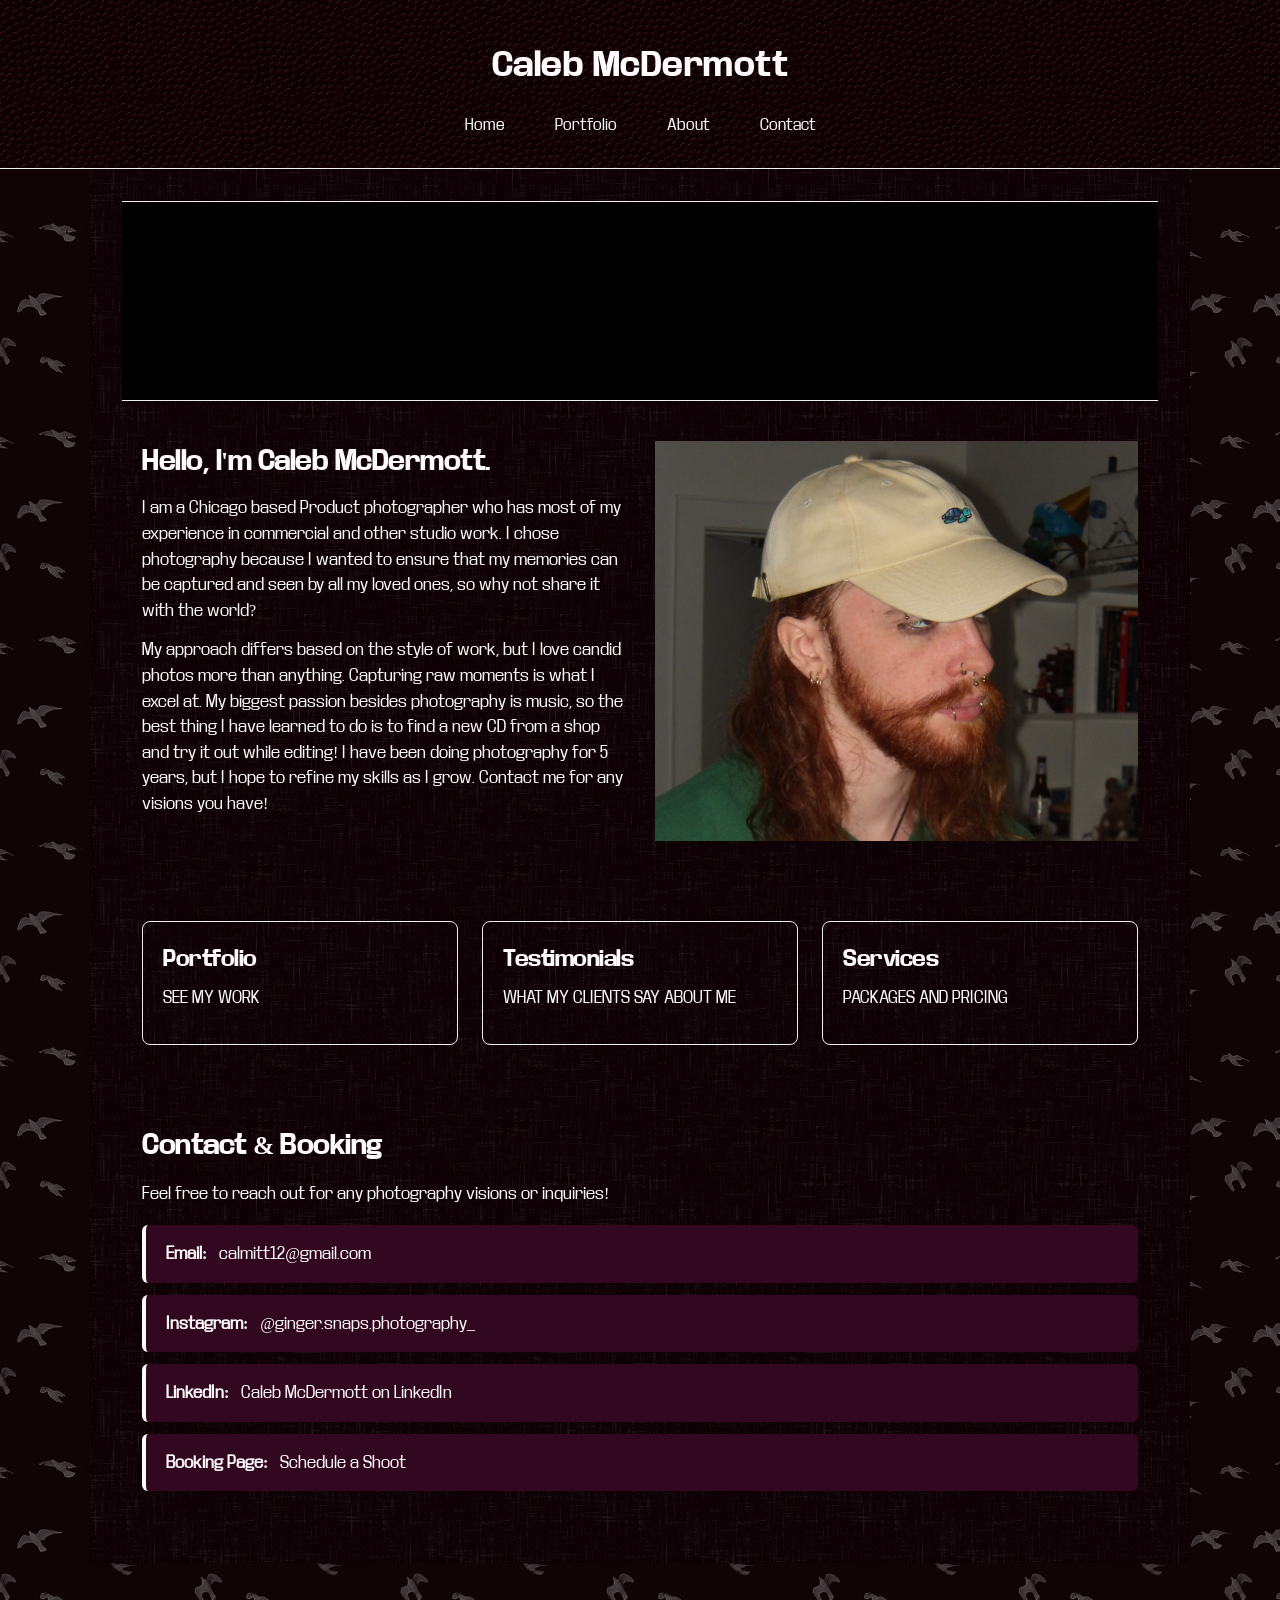
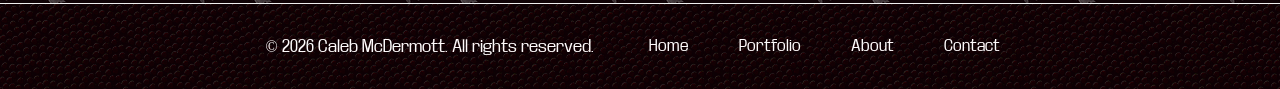
==== commit 796802ea: "fixing loading error" ====
--- a/index.html
+++ b/index.html
@@ -78,14 +78,6 @@
                     </p>
                 </a>
             </div>
-            <div>
-                <a href="about.html">
-                    <h2>About</h2>
-                    <p>
-                        LEARN MORE ABOUT ME
-                    </p>
-                </a>
-            </div>
         </section>
         <section class="contact">
           <h2>Contact & Booking</h2>
--- a/css/style.css
+++ b/css/style.css
@@ -50,6 +50,7 @@
 header {
   text-align: center;
   padding: 40px 20px 20px;
+  background-color: var(--dark-color);
   background-image: url(../img/textures/basketball.png);
   border-bottom: 1px solid #f0f0f0;
 }
@@ -132,6 +133,7 @@
 
 /* ===== Footer ===== */
 footer {
+  background-color: var(--dark-color);
   background-image: url(../img/textures/basketball.png);
   padding: 20px 24px;
   text-align: center;
--- a/css/index.css
+++ b/css/index.css
@@ -23,6 +23,19 @@
   max-width: 100%;
   height: auto;
   display: block;
+}
+
+main {
+    max-width: 1100px;
+    background-color: #0E0004;
+    background-image: url(../img/textures/low-contrast-linen.png);
+    margin: 0 auto;
+    padding: 2rem;
+    margin-bottom: 0;
+}
+
+body {
+  background-image: url(../img/textures/foggy-birds.png);
 }
 
 
@@ -53,16 +66,19 @@
   display: grid;
   grid-template-columns: 1fr 1fr;
   gap: 30px;
-  align-items: start;
+  align-items: stretch;
+}
+
+#section-about > div {
+  display: flex;
+  flex-direction: column;
 }
 
 .profile-image {
   width: 100%;
-  border-radius: 8px;
-}
-
-#section-about p {
-  margin-bottom: 10px;
+  max-height: 400px;
+  object-fit: cover;
+  object-position: top;
 }
 
 /* ===== Links Section (Portfolio / Testimonials / Services) ===== */
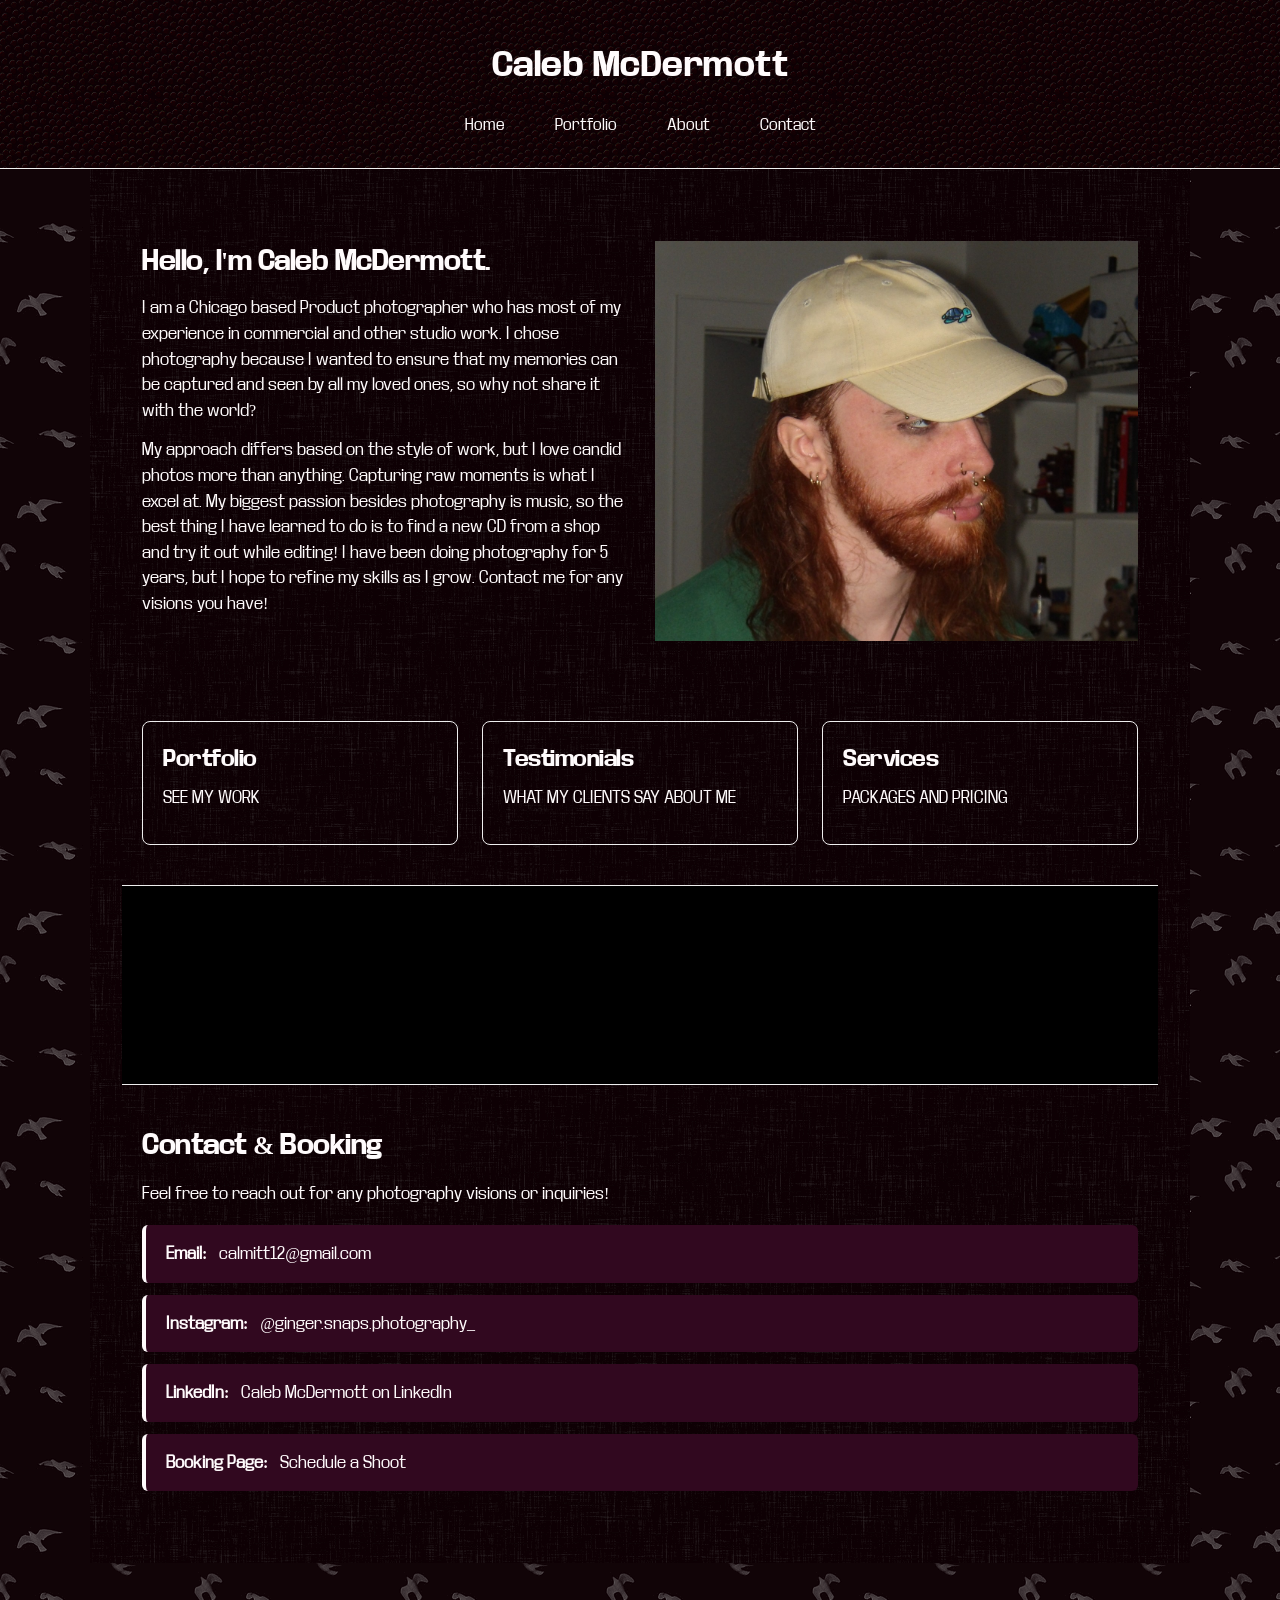
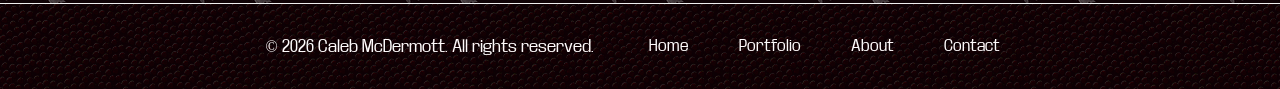
==== commit 26957ee6: "new photos!" ====
--- a/index.html
+++ b/index.html
@@ -28,20 +28,6 @@
     </header>
     
     <main>
-        <section id="section-gallery">
-            <img src="img/Experimental/bluury/blurry 1.jpeg" class="frame f1" alt="">
-            <img src="img/Experimental/bluury/blurry 2.jpeg" class="frame f2" alt="">
-            <img src="img/Experimental/bluury/blurry 3.jpeg" class="frame f3" alt="">
-            <img src="img/Experimental/bluury/blurry 4.jpeg" class="frame f4" alt="">
-            <img src="img/Experimental/bluury/blurry 5.jpeg" class="frame f5" alt="">
-            <img src="img/Experimental/bluury/blurry 6.jpeg" class="frame f6" alt="">
-            <img src="img/Experimental/bluury/blurry 7.jpeg" class="frame f7" alt="">
-            <img src="img/Experimental/bluury/blurry 8.jpeg" class="frame f8" alt="">
-            <img src="img/Experimental/bluury/blurry 9.1.jpeg" class="frame f9" alt="">
-            <img src="img/Experimental/bluury/blurry 9.2.jpeg" class="frame f10" alt="">
-            <img src="img/Experimental/bluury/blurry 9.3.jpeg" class="frame f11" alt="">
-            <img src="img/Experimental/bluury/blurry 9.4.jpeg" class="frame f12" alt="">
-        </section>
         <section id="section-about">
             <div>
                 <h2>Hello, I'm Caleb McDermott.</h2>
@@ -53,6 +39,8 @@
             </div>
             <img src="img/caleb.png" alt="Caleb McDermott" class="profile-image">
         </section>
+
+        
         <section id="section-links">
             <div>
                 <a href="portfolio.html">
@@ -79,6 +67,22 @@
                 </a>
             </div>
         </section>
+
+        <section id="section-gallery">
+            <img src="img/Experimental/bluury/blurry 1.jpeg" class="frame f1" alt="">
+            <img src="img/Experimental/bluury/blurry 2.jpeg" class="frame f2" alt="">
+            <img src="img/Experimental/bluury/blurry 3.jpeg" class="frame f3" alt="">
+            <img src="img/Experimental/bluury/blurry 4.jpeg" class="frame f4" alt="">
+            <img src="img/Experimental/bluury/blurry 5.jpeg" class="frame f5" alt="">
+            <img src="img/Experimental/bluury/blurry 6.jpeg" class="frame f6" alt="">
+            <img src="img/Experimental/bluury/blurry 7.jpeg" class="frame f7" alt="">
+            <img src="img/Experimental/bluury/blurry 8.jpeg" class="frame f8" alt="">
+            <img src="img/Experimental/bluury/blurry 9.1.jpeg" class="frame f9" alt="">
+            <img src="img/Experimental/bluury/blurry 9.2.jpeg" class="frame f10" alt="">
+            <img src="img/Experimental/bluury/blurry 9.3.jpeg" class="frame f11" alt="">
+            <img src="img/Experimental/bluury/blurry 9.4.jpeg" class="frame f12" alt="">
+        </section>
+
         <section class="contact">
           <h2>Contact & Booking</h2>
           <p>Feel free to reach out for any photography visions or inquiries!</p>
